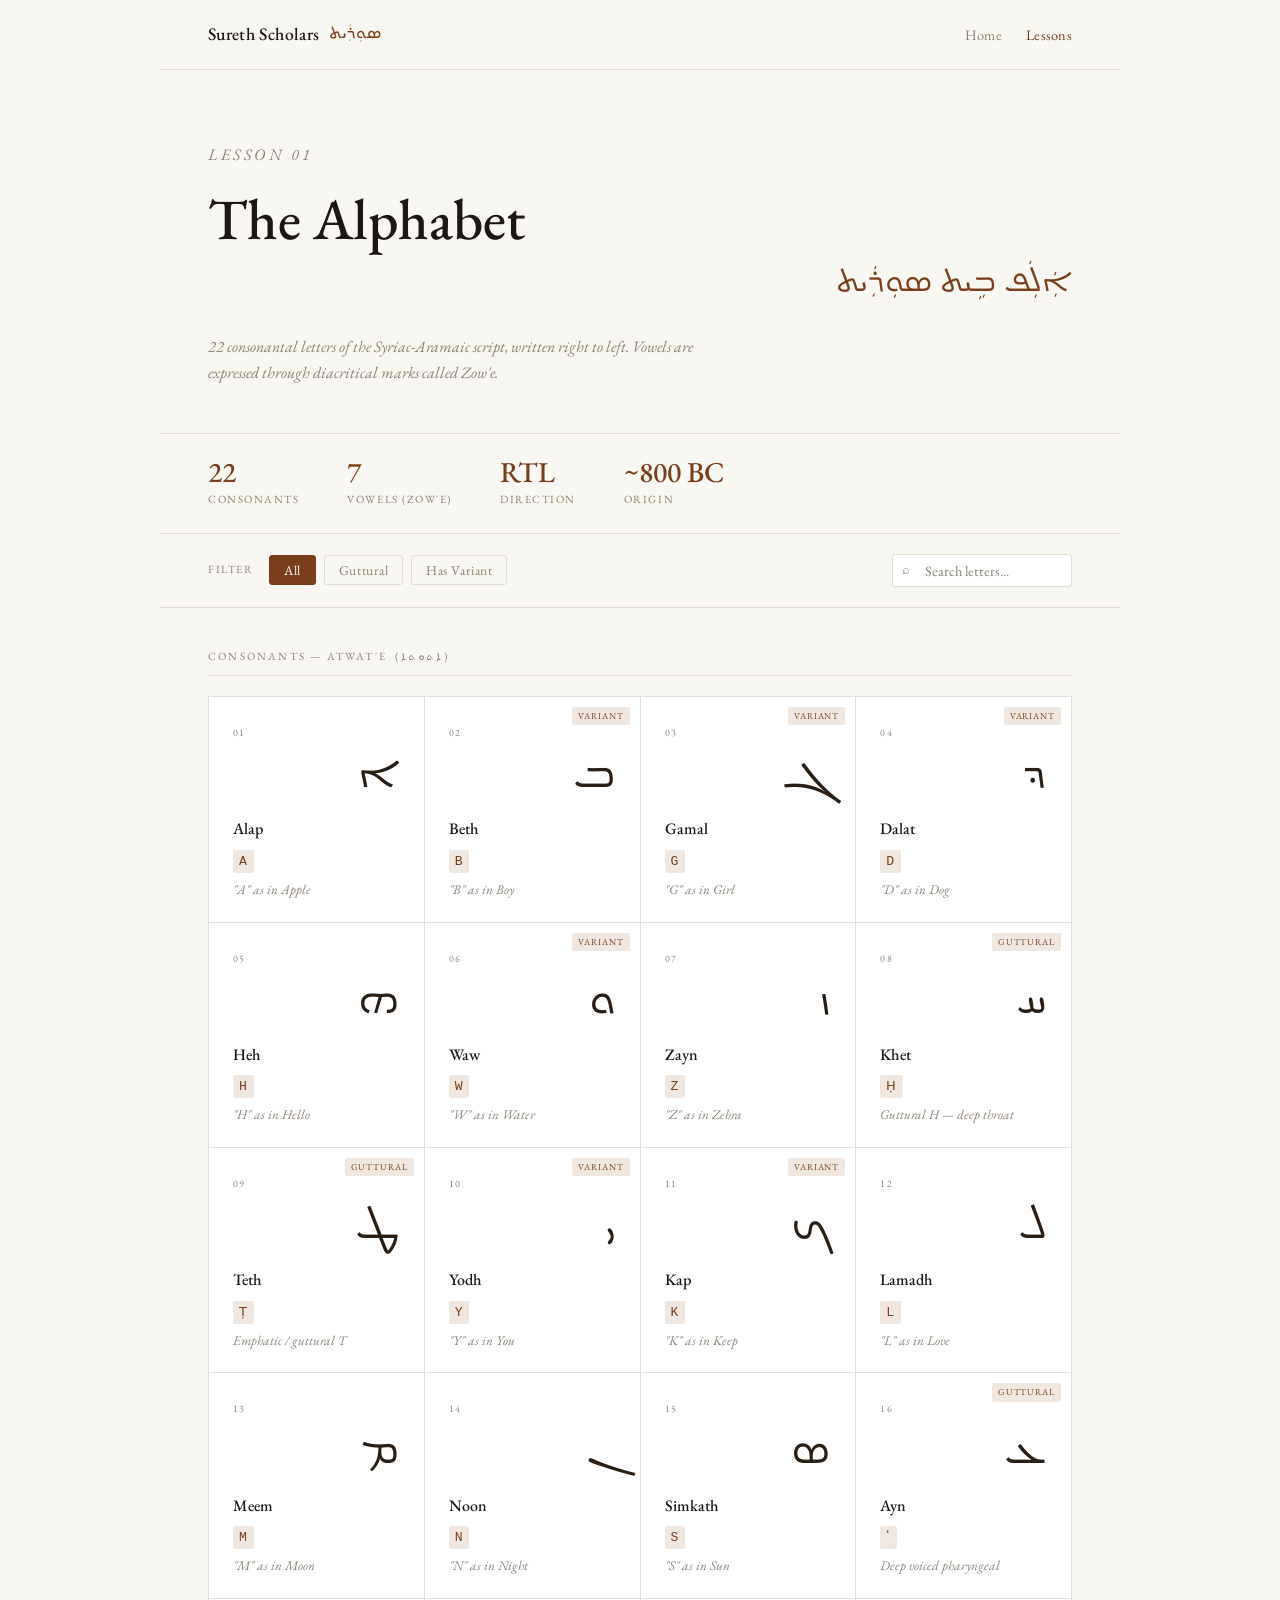
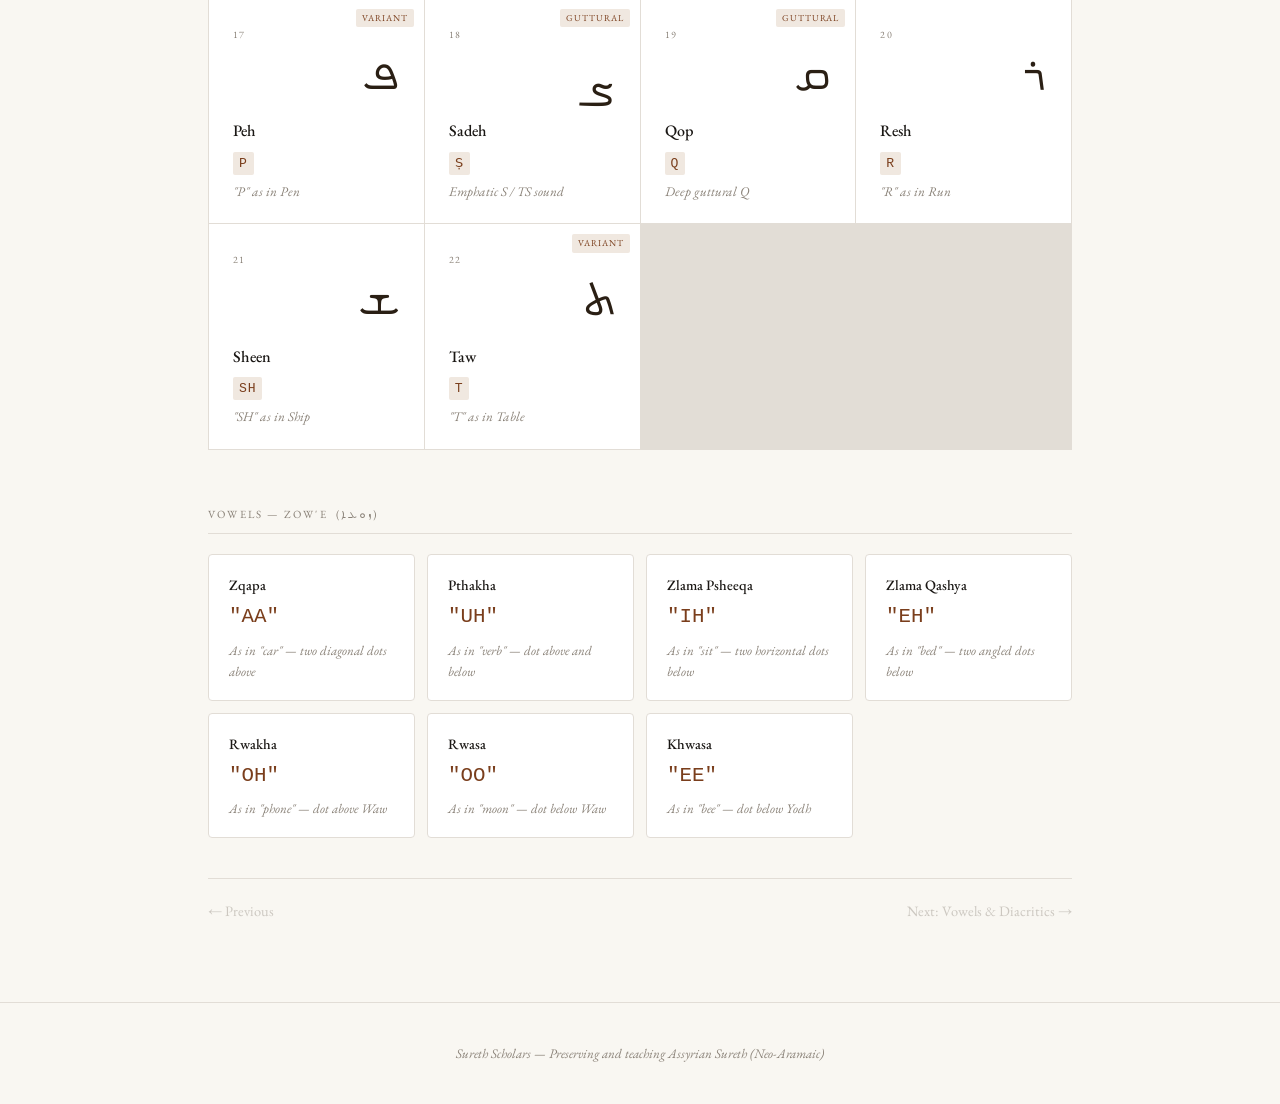
==== lessons/01-alphabet.html @ 3bf70c5a "Add site structure with landing page and alphabet lesson Landing page with hero, stats bar, and less" ====
<!DOCTYPE html>
<html lang="en">
<head>
  <meta charset="UTF-8">
  <meta name="viewport" content="width=device-width, initial-scale=1.0">
  <title>Lesson 1: The Alphabet — Sureth Scholars</title>
  <meta name="description" content="Learn the 22 letters of the Assyrian Sureth alphabet, their names, and how they sound.">
  <link rel="stylesheet" href="../css/style.css">
  <style>
    /* --- Filter bar --- */
    .filter-bar {
      max-width: 960px;
      margin: 0 auto;
      padding: 20px 48px;
      display: flex;
      align-items: center;
      gap: 8px;
      border-bottom: 1px solid var(--border);
    }

    .filter-label {
      font-size: 11px;
      letter-spacing: 0.14em;
      text-transform: uppercase;
      color: var(--muted);
      margin-right: 8px;
    }

    .filter-btn {
      background: none;
      border: 1px solid var(--border);
      border-radius: 3px;
      padding: 5px 14px;
      font-family: var(--font-body);
      font-size: 0.85rem;
      color: var(--muted);
      cursor: pointer;
      transition: all 0.18s;
      letter-spacing: 0.04em;
    }

    .filter-btn:hover,
    .filter-btn.active {
      background: var(--accent);
      border-color: var(--accent);
      color: white;
    }

    .search-wrap {
      margin-left: auto;
      position: relative;
    }

    .search-wrap input {
      font-family: var(--font-body);
      font-size: 0.9rem;
      padding: 6px 14px 6px 32px;
      border: 1px solid var(--border);
      border-radius: 3px;
      background: white;
      color: var(--text);
      outline: none;
      width: 180px;
      transition: border-color 0.18s;
    }

    .search-wrap input:focus { border-color: var(--accent); }
    .search-wrap input::placeholder { color: var(--muted); }

    .search-icon {
      position: absolute;
      left: 10px;
      top: 50%;
      transform: translateY(-50%);
      color: var(--muted);
      font-size: 13px;
      pointer-events: none;
    }

    /* --- Alphabet grid --- */
    .alphabet-grid {
      display: grid;
      grid-template-columns: repeat(auto-fill, minmax(180px, 1fr));
      gap: 1px;
      background: var(--border);
      border: 1px solid var(--border);
    }

    .letter-card {
      background: var(--surface);
      padding: 28px 24px 22px;
      cursor: pointer;
      transition: background 0.15s;
      position: relative;
      overflow: hidden;
    }

    .letter-card:hover {
      background: var(--accent-light);
      z-index: 1;
    }

    .letter-card.hidden { display: none; }

    .card-number {
      font-size: 10px;
      letter-spacing: 0.14em;
      color: var(--muted);
      margin-bottom: 12px;
    }

    .card-script {
      font-family: var(--font-syriac);
      font-size: 2.8rem;
      color: var(--script);
      direction: rtl;
      line-height: 1.1;
      display: block;
      margin-bottom: 14px;
      transition: color 0.15s;
    }

    .letter-card:hover .card-script { color: var(--accent); }

    .card-name {
      font-size: 1rem;
      font-weight: 500;
      color: var(--text);
      margin-bottom: 3px;
    }

    .card-transliteration {
      font-size: 0.82rem;
      font-family: 'Courier New', monospace;
      color: var(--accent);
      letter-spacing: 0.06em;
      background: var(--accent-light);
      display: inline-block;
      padding: 1px 6px;
      border-radius: 2px;
      margin-bottom: 8px;
    }

    .card-sound {
      font-size: 0.83rem;
      color: var(--muted);
      font-style: italic;
      line-height: 1.4;
    }

    .card-tag {
      position: absolute;
      top: 10px;
      right: 10px;
      font-size: 9px;
      letter-spacing: 0.1em;
      text-transform: uppercase;
      padding: 2px 6px;
      border-radius: 2px;
      background: var(--accent-light);
      color: var(--accent);
    }

    /* --- Vowels --- */
    .vowels-section {
      margin-top: 56px;
    }

    .vowel-grid {
      display: grid;
      grid-template-columns: repeat(auto-fill, minmax(200px, 1fr));
      gap: 12px;
    }

    .vowel-card {
      background: white;
      border: 1px solid var(--border);
      border-radius: 4px;
      padding: 18px 20px;
    }

    .vowel-name {
      font-size: 0.9rem;
      font-weight: 500;
      margin-bottom: 4px;
    }

    .vowel-sound {
      font-size: 1.3rem;
      font-weight: 500;
      color: var(--accent);
      font-family: 'Courier New', monospace;
      margin-bottom: 6px;
    }

    .vowel-desc {
      font-size: 0.82rem;
      color: var(--muted);
      font-style: italic;
    }

    /* --- Detail modal --- */
    .modal-overlay {
      display: none;
      position: fixed;
      inset: 0;
      background: rgba(26, 23, 20, 0.55);
      z-index: 100;
      align-items: center;
      justify-content: center;
    }

    .modal-overlay.open { display: flex; }

    .modal {
      background: var(--surface);
      width: 90%;
      max-width: 440px;
      border: 1px solid var(--border);
      padding: 48px;
      position: relative;
      animation: fadeUp 0.22s ease;
    }

    @keyframes fadeUp {
      from { opacity: 0; transform: translateY(12px); }
      to   { opacity: 1; transform: translateY(0); }
    }

    .modal-close {
      position: absolute;
      top: 16px;
      right: 20px;
      background: none;
      border: none;
      font-size: 1.2rem;
      color: var(--muted);
      cursor: pointer;
      font-family: var(--font-body);
    }

    .modal-close:hover { color: var(--text); }

    .modal-num {
      font-size: 11px;
      letter-spacing: 0.18em;
      text-transform: uppercase;
      color: var(--muted);
      margin-bottom: 12px;
    }

    .modal-script {
      font-family: var(--font-syriac);
      font-size: 5rem;
      color: var(--accent);
      direction: rtl;
      display: block;
      margin-bottom: 16px;
      line-height: 1;
    }

    .modal-name {
      font-size: 1.8rem;
      font-weight: 500;
      margin-bottom: 6px;
    }

    .modal-translit {
      font-family: 'Courier New', monospace;
      font-size: 1rem;
      color: var(--accent);
      background: var(--accent-light);
      display: inline-block;
      padding: 3px 10px;
      border-radius: 3px;
      margin-bottom: 18px;
    }

    .modal-divider {
      border: none;
      border-top: 1px solid var(--border);
      margin: 18px 0;
    }

    .modal-row {
      display: flex;
      gap: 16px;
      margin-bottom: 10px;
    }

    .modal-row-label {
      font-size: 11px;
      letter-spacing: 0.12em;
      text-transform: uppercase;
      color: var(--muted);
      min-width: 90px;
      padding-top: 2px;
    }

    .modal-row-val {
      font-size: 0.95rem;
      color: var(--text);
      flex: 1;
    }

    /* --- Lesson nav --- */
    .lesson-nav {
      display: flex;
      justify-content: space-between;
      align-items: center;
      margin-top: 40px;
      padding-top: 20px;
      border-top: 1px solid var(--border);
      font-size: 0.9rem;
    }

    .lesson-nav .disabled {
      color: var(--muted);
      opacity: 0.4;
      pointer-events: none;
    }

    /* --- Responsive additions --- */
    @media (max-width: 640px) {
      .filter-bar {
        padding-left: 24px;
        padding-right: 24px;
        flex-wrap: wrap;
      }
      .search-wrap {
        margin-left: 0;
        width: 100%;
      }
      .search-wrap input { width: 100%; }
      .alphabet-grid {
        grid-template-columns: repeat(2, 1fr);
      }
    }
  </style>
</head>
<body>

  <nav class="nav">
    <a href="../index.html" class="nav-brand">
      Sureth Scholars
      <span class="syriac">ܣܘܼܪܲܝܬ</span>
    </a>
    <button class="nav-toggle" aria-label="Toggle navigation">&#9776;</button>
    <ul class="nav-links">
      <li><a href="../index.html">Home</a></li>
      <li><a href="01-alphabet.html" class="active">Lessons</a></li>
    </ul>
  </nav>

  <section class="hero">
    <p class="eyebrow">Lesson 01</p>
    <h1>The Alphabet</h1>
    <span class="syriac-title">ܐܲܠܲܦ ܒܹܝܬ ܣܘܼܪܲܝܬ</span>
    <p>22 consonantal letters of the Syriac-Aramaic script, written right to left. Vowels are expressed through diacritical marks called <em>Zow'e</em>.</p>
  </section>

  <div class="stats">
    <div class="stat-item"><span class="stat-num">22</span><span class="stat-label">Consonants</span></div>
    <div class="stat-item"><span class="stat-num">7</span><span class="stat-label">Vowels (Zow'e)</span></div>
    <div class="stat-item"><span class="stat-num">RTL</span><span class="stat-label">Direction</span></div>
    <div class="stat-item"><span class="stat-num">~800 BC</span><span class="stat-label">Origin</span></div>
  </div>

  <div class="filter-bar">
    <span class="filter-label">Filter</span>
    <button class="filter-btn active" data-filter="all">All</button>
    <button class="filter-btn" data-filter="guttural">Guttural</button>
    <button class="filter-btn" data-filter="variant">Has Variant</button>
    <div class="search-wrap">
      <span class="search-icon">&#x2315;</span>
      <input type="text" id="search" placeholder="Search letters..." />
    </div>
  </div>

  <section class="section">
    <p class="section-title">Consonants &mdash; Atwat'e &nbsp;(ܐܬܘܬܐ)</p>
    <div class="alphabet-grid" id="grid"></div>

    <div class="vowels-section">
      <p class="section-title">Vowels &mdash; Zow'e &nbsp;(ܙܘܥܐ)</p>
      <div class="vowel-grid">
        <div class="vowel-card"><div class="vowel-name">Zqapa</div><div class="vowel-sound">"AA"</div><div class="vowel-desc">As in "c<em>a</em>r" &mdash; two diagonal dots above</div></div>
        <div class="vowel-card"><div class="vowel-name">Pthakha</div><div class="vowel-sound">"UH"</div><div class="vowel-desc">As in "v<em>e</em>rb" &mdash; dot above and below</div></div>
        <div class="vowel-card"><div class="vowel-name">Zlama Psheeqa</div><div class="vowel-sound">"IH"</div><div class="vowel-desc">As in "s<em>i</em>t" &mdash; two horizontal dots below</div></div>
        <div class="vowel-card"><div class="vowel-name">Zlama Qashya</div><div class="vowel-sound">"EH"</div><div class="vowel-desc">As in "b<em>e</em>d" &mdash; two angled dots below</div></div>
        <div class="vowel-card"><div class="vowel-name">Rwakha</div><div class="vowel-sound">"OH"</div><div class="vowel-desc">As in "ph<em>o</em>ne" &mdash; dot above Waw</div></div>
        <div class="vowel-card"><div class="vowel-name">Rwasa</div><div class="vowel-sound">"OO"</div><div class="vowel-desc">As in "m<em>oo</em>n" &mdash; dot below Waw</div></div>
        <div class="vowel-card"><div class="vowel-name">Khwasa</div><div class="vowel-sound">"EE"</div><div class="vowel-desc">As in "b<em>ee</em>" &mdash; dot below Yodh</div></div>
      </div>
    </div>

    <div class="lesson-nav">
      <span class="disabled">&larr; Previous</span>
      <span class="disabled">Next: Vowels &amp; Diacritics &rarr;</span>
    </div>
  </section>

  <footer class="footer">
    Sureth Scholars &mdash; Preserving and teaching Assyrian Sureth (Neo-Aramaic)
  </footer>

  <!-- Modal -->
  <div class="modal-overlay" id="modal" onclick="closeModal(event)">
    <div class="modal">
      <button class="modal-close" onclick="document.getElementById('modal').classList.remove('open')">&#x2715;</button>
      <div class="modal-num" id="m-num"></div>
      <span class="modal-script" id="m-script"></span>
      <div class="modal-name" id="m-name"></div>
      <div class="modal-translit" id="m-translit"></div>
      <hr class="modal-divider" />
      <div class="modal-row"><span class="modal-row-label">Sound</span><span class="modal-row-val" id="m-sound"></span></div>
      <div class="modal-row"><span class="modal-row-label">Example</span><span class="modal-row-val" id="m-example"></span></div>
      <div class="modal-row"><span class="modal-row-label">Variant</span><span class="modal-row-val" id="m-variant"></span></div>
      <div class="modal-row"><span class="modal-row-label">Notes</span><span class="modal-row-val" id="m-notes"></span></div>
    </div>
  </div>

  <script src="../js/main.js"></script>
  <script>
  const letters = [
    { n:1,  script:"\u0710", name:"Alap",    translit:"A",  sound:'"A" as in Apple',              example:"Apple, Arm",        variant:"None",                         notes:"First letter; carries vowel marks. Represents the 'A' sound.", tags:[] },
    { n:2,  script:"\u0712", name:"Beth",    translit:"B",  sound:'"B" as in Boy',               example:"Boy",               variant:'Soft: "V/W" sound with dot',   notes:"One of the six letters (BGDKPT) with hard/soft variants.", tags:["variant"] },
    { n:3,  script:"\u0713", name:"Gamal",   translit:"G",  sound:'"G" as in Girl',              example:"Girl, Garden",      variant:'Soft: "GH" fricative with dot', notes:'Word "Gamal" means camel \u2014 cognate with English.', tags:["variant"] },
    { n:4,  script:"\u0715", name:"Dalat",   translit:"D",  sound:'"D" as in Dog',               example:"Dog, David",        variant:'Soft: "TH" (that) with dot',   notes:"Does not connect to the following letter within a word.", tags:["variant"] },
    { n:5,  script:"\u0717", name:"Heh",     translit:"H",  sound:'"H" as in Hello',             example:"Hello",             variant:"None",                         notes:"A light aspirated H sound.", tags:[] },
    { n:6,  script:"\u0718", name:"Waw",     translit:"W",  sound:'"W" as in Water',             example:"Water",             variant:"Vowel: O (Rwakha), OO (Rwasa)", notes:"Acts as mater lectionis for O and OO vowels.", tags:["variant"] },
    { n:7,  script:"\u0719", name:"Zayn",    translit:"Z",  sound:'"Z" as in Zebra',             example:"Zebra, Zero",       variant:"None",                         notes:"Identical in sound to English Z.", tags:[] },
    { n:8,  script:"\u071A", name:"Khet",    translit:"\u1E24",  sound:"Guttural H \u2014 deep throat",    example:"Scottish loch, Bach", variant:"None",                       notes:"Voiceless pharyngeal fricative; no direct English equivalent.", tags:["guttural"] },
    { n:9,  script:"\u071B", name:"Teth",    translit:"\u1E6C",  sound:"Emphatic / guttural T",       example:"(No English equiv.)", variant:"None",                       notes:"An emphatic T produced further back in the mouth.", tags:["guttural"] },
    { n:10, script:"\u071D", name:"Yodh",    translit:"Y",  sound:'"Y" as in You',               example:"You, Yes",          variant:"Vowel: EE (Khwasa)",           notes:"Acts as mater lectionis for the EE vowel sound.", tags:["variant"] },
    { n:11, script:"\u071F", name:"Kap",     translit:"K",  sound:'"K" as in Keep',              example:"Keep, King",        variant:'Soft: "KH" fricative with dot', notes:"One of the six BGDKPT letters with hard/soft distinction.", tags:["variant"] },
    { n:12, script:"\u0720", name:"Lamadh",  translit:"L",  sound:'"L" as in Love',              example:"Love, Light",       variant:"None",                         notes:"Equivalent to English L.", tags:[] },
    { n:13, script:"\u0721", name:"Meem",    translit:"M",  sound:'"M" as in Moon',              example:"Moon, Mother",      variant:"None",                         notes:"Equivalent to English M.", tags:[] },
    { n:14, script:"\u0722", name:"Noon",    translit:"N",  sound:'"N" as in Night',             example:"Night, Name",       variant:"None",                         notes:"Equivalent to English N.", tags:[] },
    { n:15, script:"\u0723", name:"Simkath", translit:"S",  sound:'"S" as in Sun',               example:"Sun, Sea",          variant:"None",                         notes:"Equivalent to English S.", tags:[] },
    { n:16, script:"\u0725", name:"Ayn",     translit:"\u02BF",  sound:"Deep voiced pharyngeal",      example:"(No English equiv.)", variant:"None",                       notes:"Often merges with Alap in modern Assyrian speech. A voiced guttural.", tags:["guttural"] },
    { n:17, script:"\u0726", name:"Peh",     translit:"P",  sound:'"P" as in Pen',               example:"Pen, Park",         variant:'Soft: "F" sound with dot',     notes:"One of the six BGDKPT letters.", tags:["variant"] },
    { n:18, script:"\u0728", name:"Sadeh",   translit:"\u1E62",  sound:"Emphatic S / TS sound",       example:"(No English equiv.)", variant:"None",                       notes:"An emphatic sibilant, heavier than a regular S.", tags:["guttural"] },
    { n:19, script:"\u0729", name:"Qop",     translit:"Q",  sound:"Deep guttural Q",             example:"(Deeper than K)",   variant:"None",                         notes:"Uvular stop \u2014 produced at the back of the throat.", tags:["guttural"] },
    { n:20, script:"\u072A", name:"Resh",    translit:"R",  sound:'"R" as in Run',               example:"Run, River",        variant:"None",                         notes:"Does not connect to following letter within a word.", tags:[] },
    { n:21, script:"\u072B", name:"Sheen",   translit:"SH", sound:'"SH" as in Ship',             example:"Ship, Shore",       variant:"None",                         notes:"Equivalent to English SH digraph.", tags:[] },
    { n:22, script:"\u072C", name:"Taw",     translit:"T",  sound:'"T" as in Table',             example:"Table, Time",       variant:'Soft: "TH" (that) with dot',   notes:"Final letter of the alphabet. Has hard (T) and soft (TH) forms.", tags:["variant"] },
  ];

  const grid = document.getElementById('grid');
  let activeFilter = 'all';
  let searchVal = '';

  function renderCards() {
    document.querySelectorAll('.letter-card').forEach(c => {
      const name = c.dataset.name.toLowerCase();
      const tags = c.dataset.tags;
      const matchFilter = activeFilter === 'all' || tags.includes(activeFilter);
      const matchSearch = !searchVal || name.includes(searchVal) || c.dataset.translit.toLowerCase().includes(searchVal);
      c.classList.toggle('hidden', !matchFilter || !matchSearch);
    });
  }

  letters.forEach(l => {
    const card = document.createElement('div');
    card.className = 'letter-card';
    card.dataset.name = l.name.toLowerCase();
    card.dataset.tags = l.tags.join(' ');
    card.dataset.translit = l.translit.toLowerCase();
    card.innerHTML = `
      <div class="card-number">${String(l.n).padStart(2, '0')}</div>
      <span class="card-script">${l.script}</span>
      <div class="card-name">${l.name}</div>
      <div class="card-transliteration">${l.translit}</div>
      <div class="card-sound">${l.sound}</div>
      ${l.tags.length ? `<div class="card-tag">${l.tags[0]}</div>` : ''}
    `;
    card.addEventListener('click', () => openModal(l));
    grid.appendChild(card);
  });

  function openModal(l) {
    document.getElementById('m-num').textContent = `Letter ${String(l.n).padStart(2, '0')} of 22`;
    document.getElementById('m-script').textContent = l.script;
    document.getElementById('m-name').textContent = l.name;
    document.getElementById('m-translit').textContent = l.translit;
    document.getElementById('m-sound').textContent = l.sound;
    document.getElementById('m-example').textContent = l.example;
    document.getElementById('m-variant').textContent = l.variant;
    document.getElementById('m-notes').textContent = l.notes;
    document.getElementById('modal').classList.add('open');
  }

  function closeModal(e) {
    if (e.target === document.getElementById('modal')) {
      document.getElementById('modal').classList.remove('open');
    }
  }

  document.querySelectorAll('.filter-btn').forEach(btn => {
    btn.addEventListener('click', () => {
      document.querySelectorAll('.filter-btn').forEach(b => b.classList.remove('active'));
      btn.classList.add('active');
      activeFilter = btn.dataset.filter;
      renderCards();
    });
  });

  document.getElementById('search').addEventListener('input', e => {
    searchVal = e.target.value.toLowerCase().trim();
    renderCards();
  });

  document.addEventListener('keydown', e => {
    if (e.key === 'Escape') document.getElementById('modal').classList.remove('open');
  });
  </script>
</body>
</html>
---- css/style.css ----
@import url('https://fonts.googleapis.com/css2?family=EB+Garamond:ital,wght@0,400;0,500;0,600;1,400&family=Noto+Sans+Syriac&display=swap');

*, *::before, *::after {
  box-sizing: border-box;
  margin: 0;
  padding: 0;
}

:root {
  --bg: #f9f7f2;
  --surface: #ffffff;
  --border: #e2ddd6;
  --text: #1a1714;
  --muted: #8a8278;
  --accent: #7a3e1c;
  --accent-light: #f0e8e0;
  --script: #2a1f14;
  --font-syriac: 'Noto Sans Syriac', serif;
  --font-body: 'EB Garamond', Georgia, serif;
}

html { scroll-behavior: smooth; }

body {
  background: var(--bg);
  color: var(--text);
  font-family: var(--font-body);
  font-size: 18px;
  line-height: 1.6;
  min-height: 100vh;
}

a {
  color: var(--accent);
  text-decoration: none;
  transition: color 0.18s;
}

a:hover {
  color: var(--text);
}

/* --- Navigation --- */
.nav {
  max-width: 960px;
  margin: 0 auto;
  padding: 20px 48px;
  display: flex;
  align-items: center;
  justify-content: space-between;
  border-bottom: 1px solid var(--border);
}

.nav-brand {
  font-size: 1.1rem;
  font-weight: 500;
  color: var(--text);
  display: flex;
  align-items: center;
  gap: 10px;
  letter-spacing: 0.02em;
}

.nav-brand .syriac {
  font-family: var(--font-syriac);
  font-size: 1rem;
  color: var(--accent);
  direction: rtl;
}

.nav-links {
  display: flex;
  gap: 24px;
  list-style: none;
}

.nav-links a {
  font-size: 0.9rem;
  color: var(--muted);
  transition: color 0.18s;
  letter-spacing: 0.02em;
}

.nav-links a:hover,
.nav-links a.active {
  color: var(--accent);
}

.nav-toggle {
  display: none;
  background: none;
  border: none;
  color: var(--text);
  font-size: 1.3rem;
  cursor: pointer;
}

/* --- Eyebrow label --- */
.eyebrow {
  font-size: 11px;
  letter-spacing: 0.22em;
  text-transform: uppercase;
  color: var(--muted);
  margin-bottom: 20px;
}

/* --- Hero / Header --- */
.hero {
  max-width: 960px;
  margin: 0 auto;
  padding: 72px 48px 48px;
  border-bottom: 1px solid var(--border);
}

.hero h1 {
  font-size: clamp(2rem, 5vw, 3.6rem);
  font-weight: 500;
  line-height: 1.1;
  color: var(--text);
  margin-bottom: 8px;
}

.hero .syriac-title {
  font-family: var(--font-syriac);
  font-size: clamp(1.4rem, 3vw, 2rem);
  color: var(--accent);
  direction: rtl;
  display: block;
  margin-bottom: 24px;
}

.hero p {
  font-size: 1rem;
  color: var(--muted);
  max-width: 520px;
  font-style: italic;
}

/* --- CTA Button --- */
.btn {
  display: inline-block;
  background: var(--accent);
  color: white;
  font-family: var(--font-body);
  font-weight: 500;
  font-size: 0.95rem;
  padding: 10px 28px;
  border-radius: 3px;
  border: 1px solid var(--accent);
  margin-top: 28px;
  transition: background 0.18s, color 0.18s;
  letter-spacing: 0.04em;
}

.btn:hover {
  background: var(--text);
  border-color: var(--text);
  color: white;
}

/* --- Stats bar --- */
.stats {
  max-width: 960px;
  margin: 0 auto;
  padding: 24px 48px;
  display: flex;
  gap: 48px;
  border-bottom: 1px solid var(--border);
}

.stat-item {
  display: flex;
  flex-direction: column;
}

.stat-num {
  font-size: 1.8rem;
  font-weight: 500;
  color: var(--accent);
  line-height: 1;
}

.stat-label {
  font-size: 11px;
  letter-spacing: 0.14em;
  text-transform: uppercase;
  color: var(--muted);
  margin-top: 4px;
}

/* --- Section --- */
.section {
  max-width: 960px;
  margin: 0 auto;
  padding: 40px 48px 80px;
}

.section-title {
  font-size: 11px;
  letter-spacing: 0.2em;
  text-transform: uppercase;
  color: var(--muted);
  margin-bottom: 20px;
  padding-bottom: 10px;
  border-bottom: 1px solid var(--border);
}

/* --- Lesson Cards (home page) --- */
.lesson-grid {
  display: grid;
  grid-template-columns: repeat(auto-fill, minmax(260px, 1fr));
  gap: 1px;
  background: var(--border);
  border: 1px solid var(--border);
}

.lesson-card {
  background: var(--surface);
  padding: 28px 24px 22px;
  transition: background 0.15s;
  display: block;
  color: var(--text);
}

.lesson-card:hover {
  background: var(--accent-light);
  color: var(--text);
}

.lesson-card .number {
  font-size: 10px;
  letter-spacing: 0.14em;
  text-transform: uppercase;
  color: var(--muted);
  margin-bottom: 8px;
}

.lesson-card h3 {
  font-size: 1.1rem;
  font-weight: 500;
  margin-bottom: 6px;
}

.lesson-card .syriac-preview {
  font-family: var(--font-syriac);
  font-size: 1.4rem;
  color: var(--accent);
  direction: rtl;
  margin-bottom: 8px;
}

.lesson-card p {
  font-size: 0.85rem;
  color: var(--muted);
  font-style: italic;
}

.lesson-card .tag {
  display: inline-block;
  font-size: 9px;
  letter-spacing: 0.1em;
  text-transform: uppercase;
  padding: 2px 8px;
  border-radius: 2px;
  background: var(--accent-light);
  color: var(--accent);
  margin-top: 10px;
}

.lesson-card.coming-soon {
  opacity: 0.45;
  pointer-events: none;
}

/* --- Footer --- */
.footer {
  text-align: center;
  padding: 40px;
  color: var(--muted);
  font-size: 0.82rem;
  font-style: italic;
  border-top: 1px solid var(--border);
}

/* --- Responsive --- */
@media (max-width: 640px) {
  .nav,
  .hero,
  .stats,
  .section {
    padding-left: 24px;
    padding-right: 24px;
  }

  .hero {
    padding-top: 48px;
  }

  .stats {
    flex-wrap: wrap;
    gap: 24px;
  }

  .nav-links {
    display: none;
    flex-direction: column;
    position: absolute;
    top: 60px;
    left: 0;
    right: 0;
    background: var(--bg);
    border-bottom: 1px solid var(--border);
    padding: 16px 24px;
    gap: 12px;
  }

  .nav-links.open {
    display: flex;
  }

  .nav-toggle {
    display: block;
  }

  .lesson-grid {
    grid-template-columns: 1fr;
  }
}
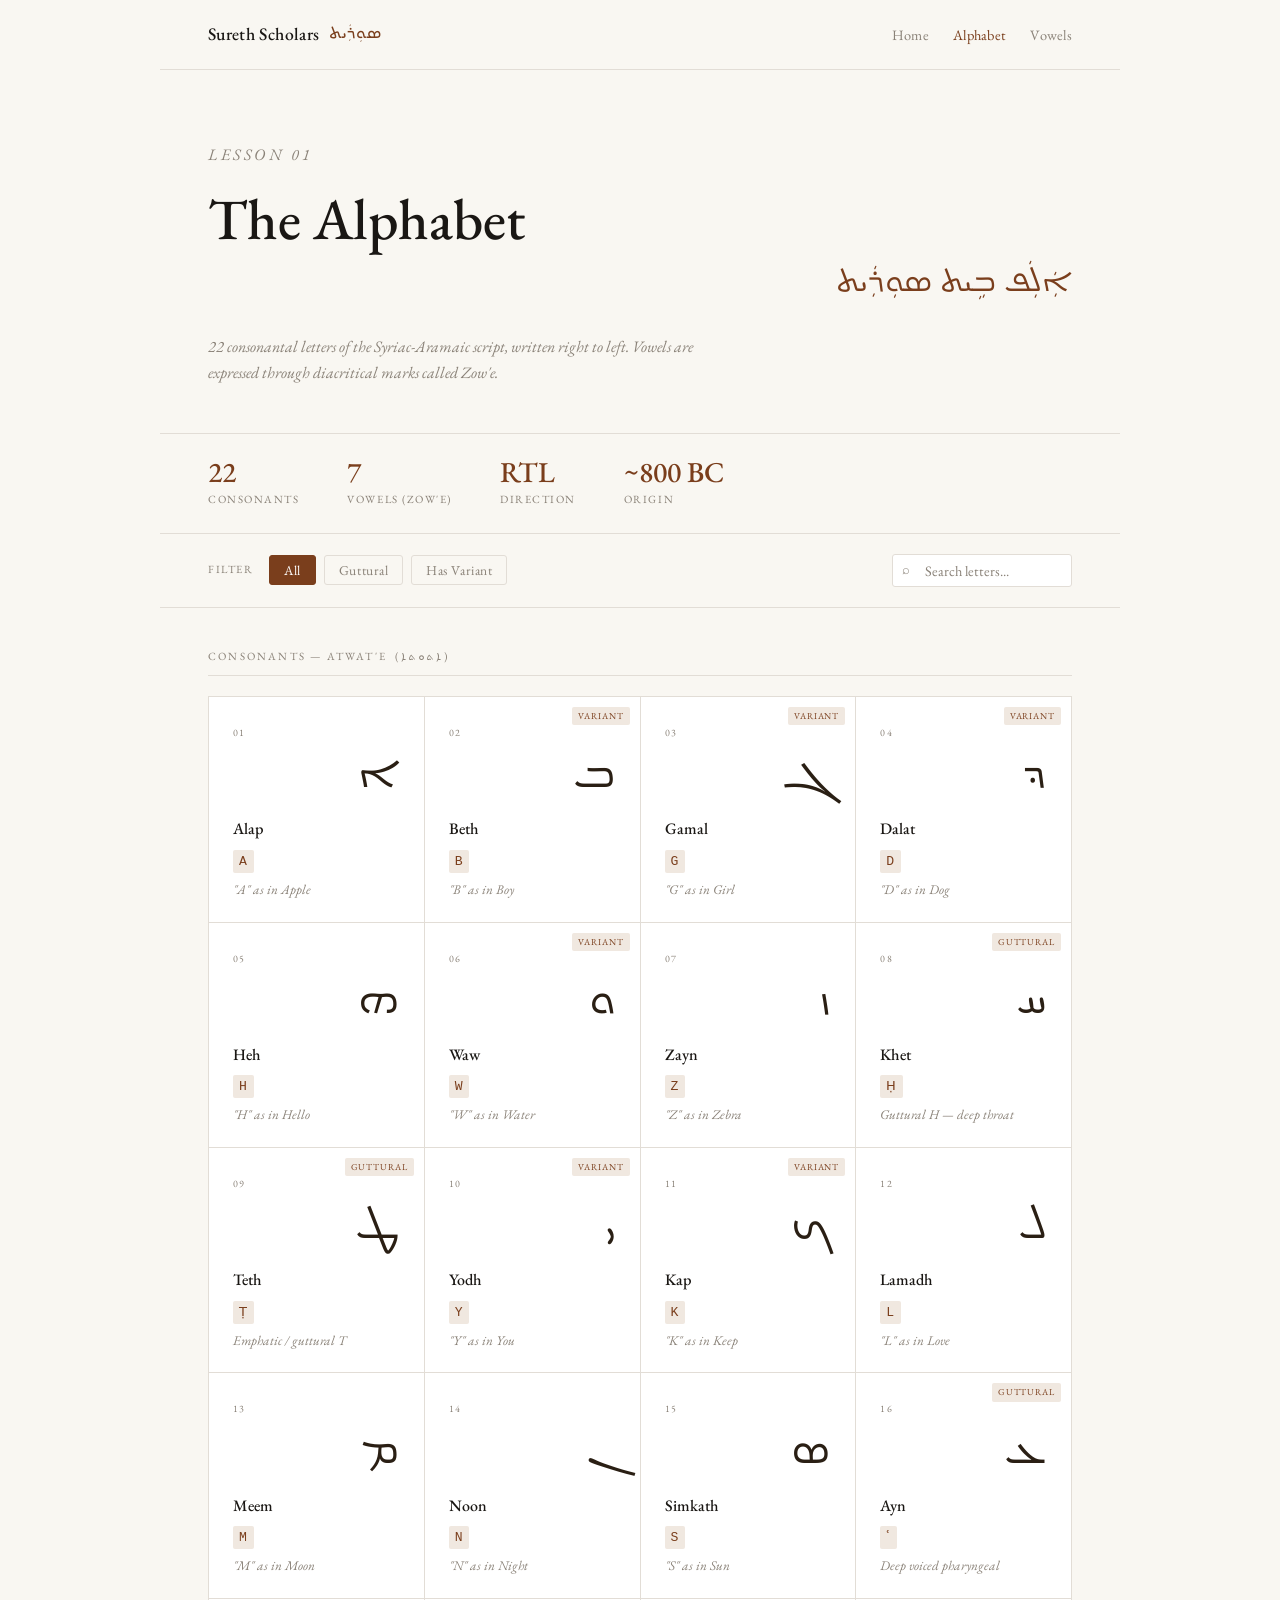
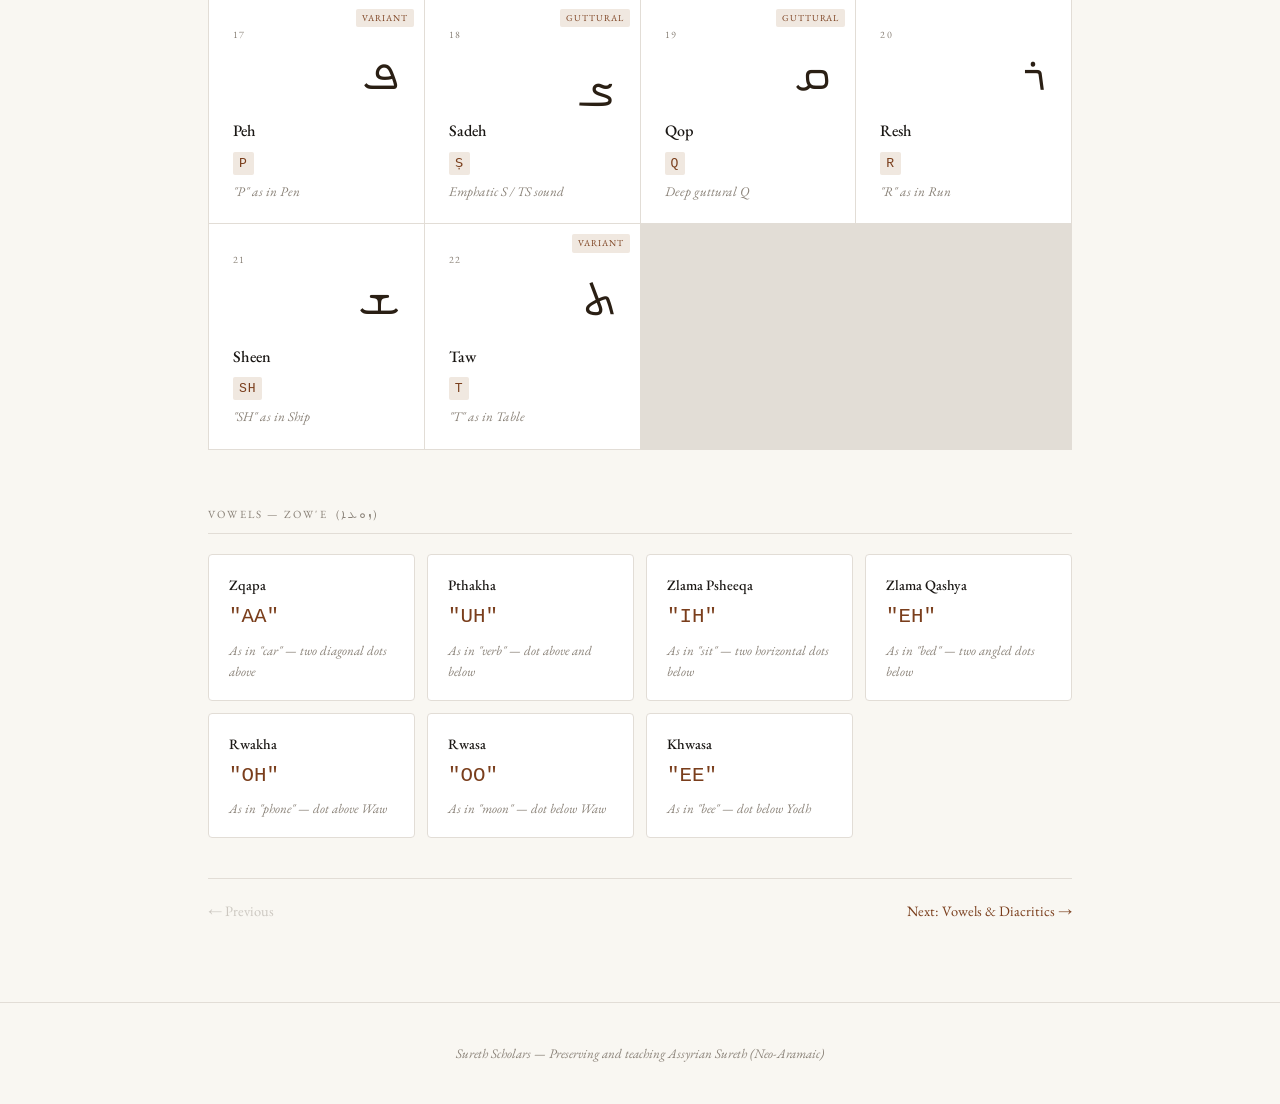
==== commit aad94fb8: "Add Lesson 2: Vowels & Diacritics (Zow'e) Covers all 7 vowel marks with detailed cards, consonant-vo" ====
--- a/lessons/01-alphabet.html
+++ b/lessons/01-alphabet.html
@@ -348,7 +348,8 @@
     <button class="nav-toggle" aria-label="Toggle navigation">&#9776;</button>
     <ul class="nav-links">
       <li><a href="../index.html">Home</a></li>
-      <li><a href="01-alphabet.html" class="active">Lessons</a></li>
+      <li><a href="01-alphabet.html" class="active">Alphabet</a></li>
+      <li><a href="02-vowels.html">Vowels</a></li>
     </ul>
   </nav>
 
@@ -396,7 +397,7 @@
 
     <div class="lesson-nav">
       <span class="disabled">&larr; Previous</span>
-      <span class="disabled">Next: Vowels &amp; Diacritics &rarr;</span>
+      <a href="02-vowels.html">Next: Vowels &amp; Diacritics &rarr;</a>
     </div>
   </section>
 
